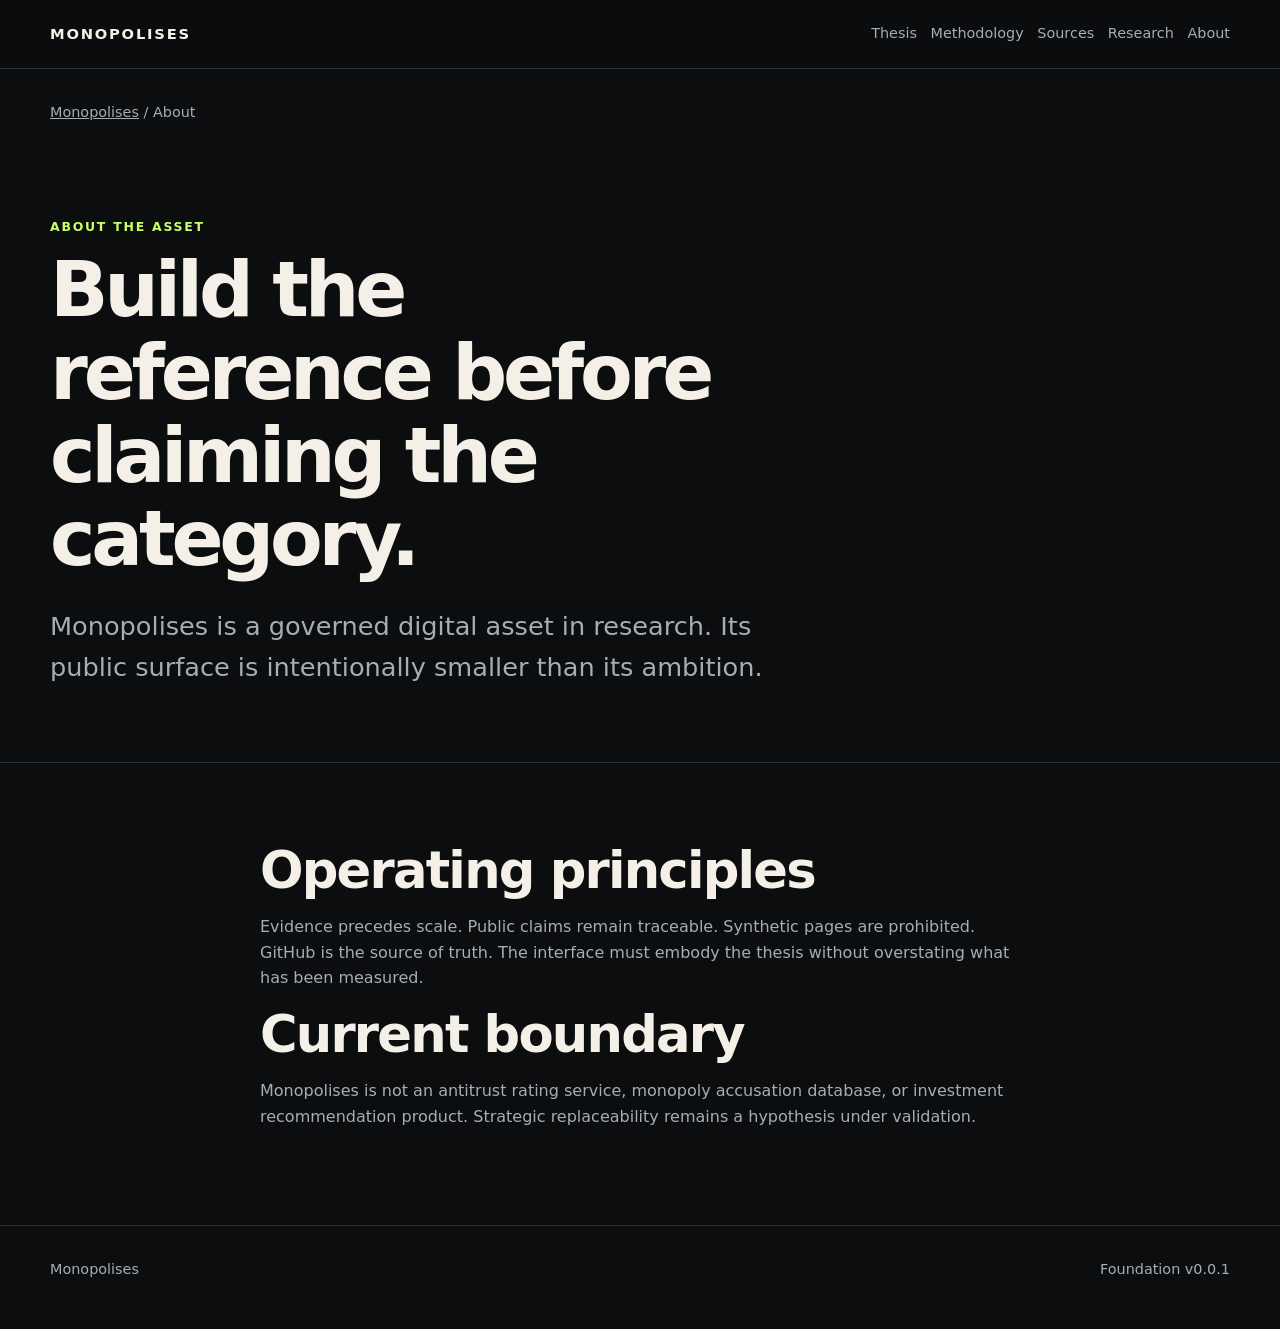
==== about/index.html @ 6e31a540 "Add Monopolises foundation v0.0.1" ====
<!doctype html><html lang="en"><head><meta charset="utf-8"><meta name="viewport" content="width=device-width,initial-scale=1"><title>About — Monopolises</title><meta name="description" content="About Monopolises, a GitHub-governed research asset testing strategic replaceability as a reference category."><link rel="canonical" href="https://monopolises.com/about/"><link rel="stylesheet" href="/styles.css"></head><body>
<header class="site-header"><div class="wrap nav"><a class="brand" href="/">MONOPOLISES</a><nav class="nav-links" aria-label="Primary"><a href="/thesis/">Thesis</a><a href="/methodology/">Methodology</a><a href="/sources/">Sources</a><a href="/research/">Research</a><a href="/about/">About</a></nav></div></header>
<main><div class="wrap breadcrumb"><a href="/">Monopolises</a> / About</div><section class="page-head"><div class="wrap"><p class="kicker">About the asset</p><h1>Build the reference before claiming the category.</h1><p class="lede">Monopolises is a governed digital asset in research. Its public surface is intentionally smaller than its ambition.</p></div></section><section class="section"><div class="wrap content"><h2>Operating principles</h2><p>Evidence precedes scale. Public claims remain traceable. Synthetic pages are prohibited. GitHub is the source of truth. The interface must embody the thesis without overstating what has been measured.</p><h2>Current boundary</h2><p>Monopolises is not an antitrust rating service, monopoly accusation database, or investment recommendation product. Strategic replaceability remains a hypothesis under validation.</p></div></section></main><footer><div class="wrap"><span>Monopolises</span><span>Foundation v0.0.1</span></div></footer></body></html>
---- styles.css ----
:root {
  --bg: #0b0d0f;
  --panel: #11151a;
  --text: #f4f0e8;
  --muted: #a7adb4;
  --line: #2a3038;
  --signal: #c6ff6a;
  --warm: #d7c7a7;
  --max: 1180px;
}

* { box-sizing: border-box; }
html { scroll-behavior: smooth; }
body {
  margin: 0;
  font-family: Inter, ui-sans-serif, system-ui, -apple-system, BlinkMacSystemFont, "Segoe UI", sans-serif;
  background: var(--bg);
  color: var(--text);
  line-height: 1.6;
}
a { color: inherit; }
a:focus-visible { outline: 2px solid var(--signal); outline-offset: 4px; }
.wrap { width: min(calc(100% - 2rem), var(--max)); margin-inline: auto; }
.site-header {
  position: sticky;
  top: 0;
  z-index: 10;
  backdrop-filter: blur(12px);
  background: color-mix(in srgb, var(--bg) 86%, transparent);
  border-bottom: 1px solid var(--line);
}
.nav { display: flex; align-items: center; justify-content: space-between; gap: 1rem; min-height: 68px; }
.brand { text-decoration: none; font-weight: 800; letter-spacing: .12em; font-size: .92rem; }
.nav-links { display: flex; flex-wrap: wrap; gap: .85rem; }
.nav-links a { text-decoration: none; color: var(--muted); font-size: .9rem; }
.nav-links a:hover { color: var(--text); }
.hero { padding: 9rem 0 5rem; }
.kicker { color: var(--signal); text-transform: uppercase; letter-spacing: .14em; font-size: .78rem; font-weight: 700; }
h1, h2, h3 { line-height: 1.08; margin: 0 0 1rem; }
h1 { font-size: clamp(3rem, 8vw, 7.4rem); letter-spacing: -.055em; max-width: 11ch; }
h2 { font-size: clamp(2rem, 4vw, 3.6rem); letter-spacing: -.035em; }
h3 { font-size: 1.15rem; }
.lede { font-size: clamp(1.2rem, 2vw, 1.7rem); color: var(--muted); max-width: 46rem; }
.thesis-line { margin-top: 2.5rem; font-size: clamp(1.35rem, 3vw, 2.2rem); max-width: 28ch; color: var(--warm); }
.status { display: inline-flex; gap: .5rem; align-items: center; margin-top: 2rem; padding: .6rem .8rem; border: 1px solid var(--line); border-radius: 999px; color: var(--muted); font-size: .86rem; }
.status::before { content: ""; width: .55rem; height: .55rem; border-radius: 50%; background: var(--signal); }
.section { padding: 5rem 0; border-top: 1px solid var(--line); }
.grid-2 { display: grid; grid-template-columns: 1.1fr .9fr; gap: clamp(2rem, 6vw, 6rem); align-items: start; }
.panel { border: 1px solid var(--line); background: var(--panel); padding: 1.25rem; border-radius: 16px; }
.horizon { margin-top: 2rem; border: 1px solid var(--line); border-radius: 18px; padding: 1.35rem; background: linear-gradient(180deg, #101419, #0d1014); }
.horizon-head { display:flex; justify-content:space-between; gap:1rem; color:var(--muted); font-size:.82rem; text-transform:uppercase; letter-spacing:.08em; }
.track { position: relative; margin: 2.2rem 0 1rem; height: 2px; background: var(--line); }
.track::before { content:""; position:absolute; left:0; top:-5px; width:12px; height:12px; border-radius:50%; background:var(--text); }
.track::after { content:""; position:absolute; right:0; top:-5px; width:12px; height:12px; border-radius:50%; background:var(--signal); }
.window { position:absolute; left:31%; right:18%; top:-1px; height:2px; background:var(--warm); }
.markers { display:grid; grid-template-columns: 1fr 1fr 1fr; gap:1rem; font-size:.9rem; }
.markers div:nth-child(2) { text-align:center; color:var(--warm); }
.markers div:nth-child(3) { text-align:right; color:var(--signal); }
.cards { display:grid; grid-template-columns:repeat(3,minmax(0,1fr)); gap:1rem; }
.card { border-top: 1px solid var(--line); padding-top: 1rem; }
.card p, .muted { color: var(--muted); }
.callout { border-left: 2px solid var(--signal); padding-left: 1rem; color: var(--muted); }
.content { max-width: 760px; }
.content p, .content li { color: var(--muted); }
.content strong { color: var(--text); }
.content code { color: var(--signal); }
.breadcrumb { padding-top: 2rem; color: var(--muted); font-size: .9rem; }
.breadcrumb a { color: var(--muted); }
.page-head { padding: 5rem 0 3rem; }
.page-head h1 { font-size: clamp(2.8rem, 6vw, 5.2rem); max-width: 13ch; }
footer { border-top:1px solid var(--line); padding:2rem 0 3rem; color:var(--muted); font-size:.9rem; }
footer .wrap { display:flex; justify-content:space-between; gap:1rem; flex-wrap:wrap; }

@media (max-width: 800px) {
  .hero { padding-top: 6rem; }
  .grid-2, .cards { grid-template-columns: 1fr; }
  .nav { align-items:flex-start; padding-block: 1rem; }
  .nav-links { justify-content:flex-end; }
}

@media (prefers-reduced-motion: reduce) {
  html { scroll-behavior: auto; }
}
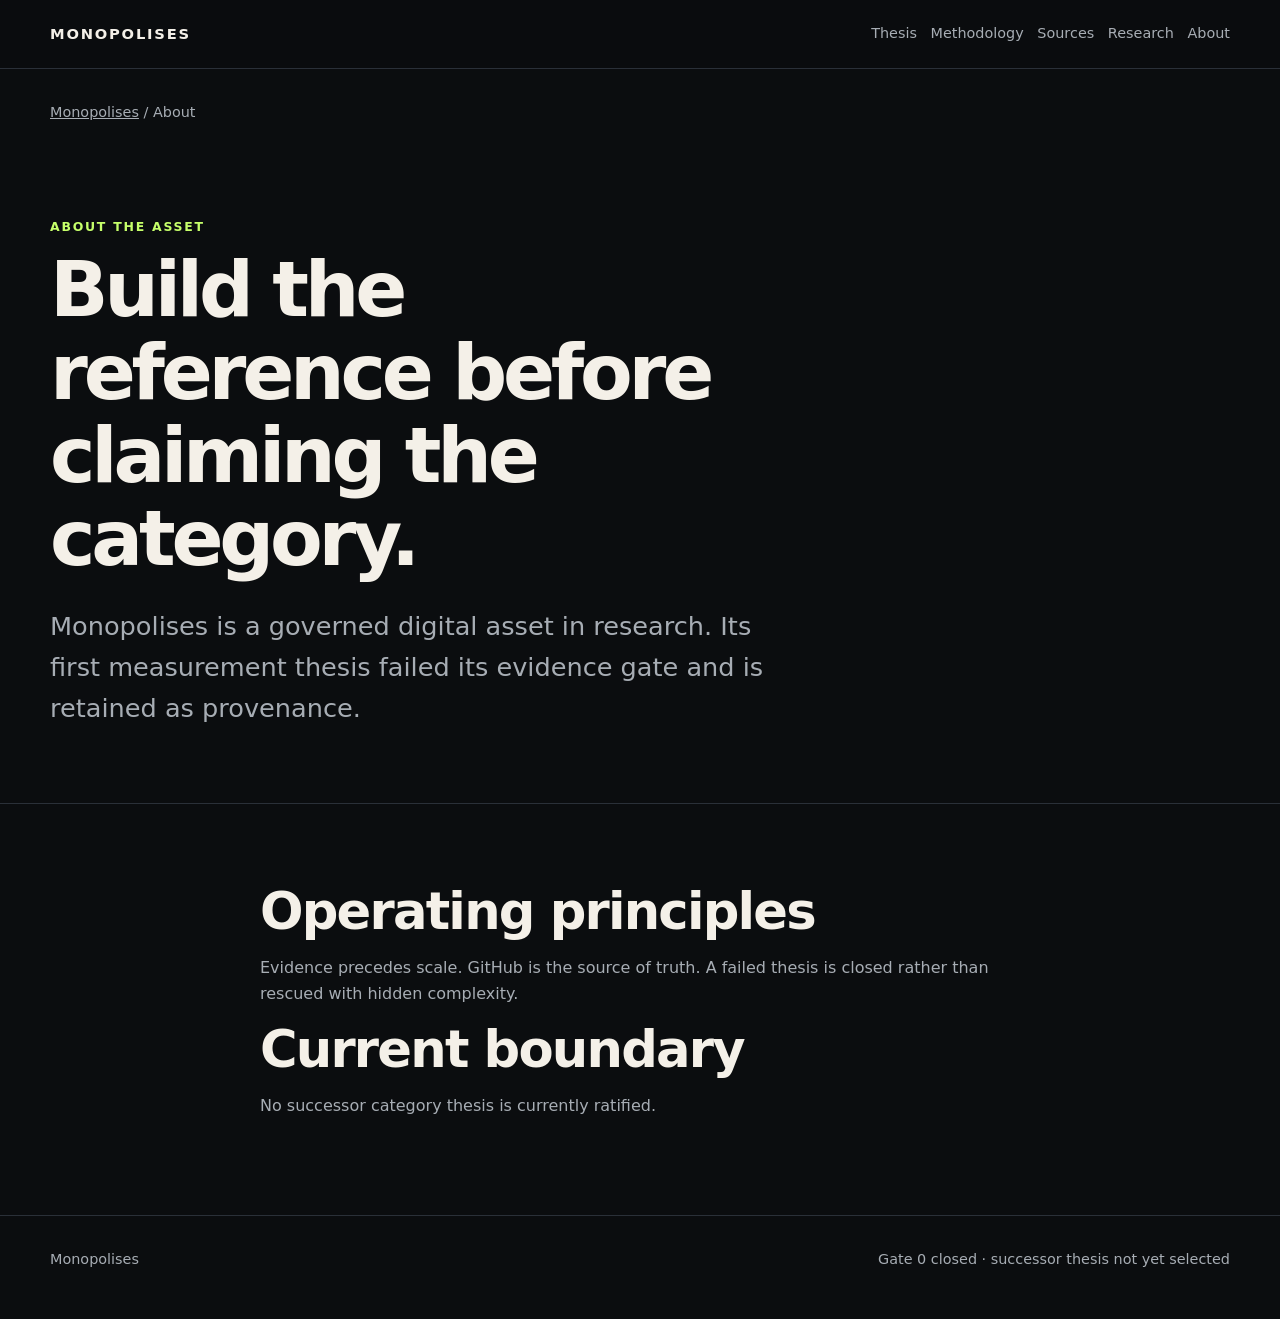
==== commit 9c2d4348: "Add files via upload" ====
--- a/about/index.html
+++ b/about/index.html
@@ -1,3 +1 @@
-<!doctype html><html lang="en"><head><meta charset="utf-8"><meta name="viewport" content="width=device-width,initial-scale=1"><title>About — Monopolises</title><meta name="description" content="About Monopolises, a GitHub-governed research asset testing strategic replaceability as a reference category."><link rel="canonical" href="https://monopolises.com/about/"><link rel="stylesheet" href="/styles.css"></head><body>
-<header class="site-header"><div class="wrap nav"><a class="brand" href="/">MONOPOLISES</a><nav class="nav-links" aria-label="Primary"><a href="/thesis/">Thesis</a><a href="/methodology/">Methodology</a><a href="/sources/">Sources</a><a href="/research/">Research</a><a href="/about/">About</a></nav></div></header>
-<main><div class="wrap breadcrumb"><a href="/">Monopolises</a> / About</div><section class="page-head"><div class="wrap"><p class="kicker">About the asset</p><h1>Build the reference before claiming the category.</h1><p class="lede">Monopolises is a governed digital asset in research. Its public surface is intentionally smaller than its ambition.</p></div></section><section class="section"><div class="wrap content"><h2>Operating principles</h2><p>Evidence precedes scale. Public claims remain traceable. Synthetic pages are prohibited. GitHub is the source of truth. The interface must embody the thesis without overstating what has been measured.</p><h2>Current boundary</h2><p>Monopolises is not an antitrust rating service, monopoly accusation database, or investment recommendation product. Strategic replaceability remains a hypothesis under validation.</p></div></section></main><footer><div class="wrap"><span>Monopolises</span><span>Foundation v0.0.1</span></div></footer></body></html>
+<!doctype html><html lang="en"><head><meta charset="utf-8"><meta name="viewport" content="width=device-width,initial-scale=1"><title>About — Monopolises</title><meta name="description" content="About Monopolises, a GitHub-governed research asset."><link rel="canonical" href="https://monopolises.com/about/"><link rel="stylesheet" href="/styles.css"></head><body><header class="site-header"><div class="wrap nav"><a class="brand" href="/">MONOPOLISES</a><nav class="nav-links" aria-label="Primary"><a href="/thesis/">Thesis</a><a href="/methodology/">Methodology</a><a href="/sources/">Sources</a><a href="/research/">Research</a><a href="/about/">About</a></nav></div></header><main><div class="wrap breadcrumb"><a href="/">Monopolises</a> / About</div><section class="page-head"><div class="wrap"><p class="kicker">About the asset</p><h1>Build the reference before claiming the category.</h1><p class="lede">Monopolises is a governed digital asset in research. Its first measurement thesis failed its evidence gate and is retained as provenance.</p></div></section><section class="section"><div class="wrap content"><h2>Operating principles</h2><p>Evidence precedes scale. GitHub is the source of truth. A failed thesis is closed rather than rescued with hidden complexity.</p><h2>Current boundary</h2><p>No successor category thesis is currently ratified.</p></div></section></main><footer><div class="wrap"><span>Monopolises</span><span>Gate 0 closed · successor thesis not yet selected</span></div></footer></body></html>
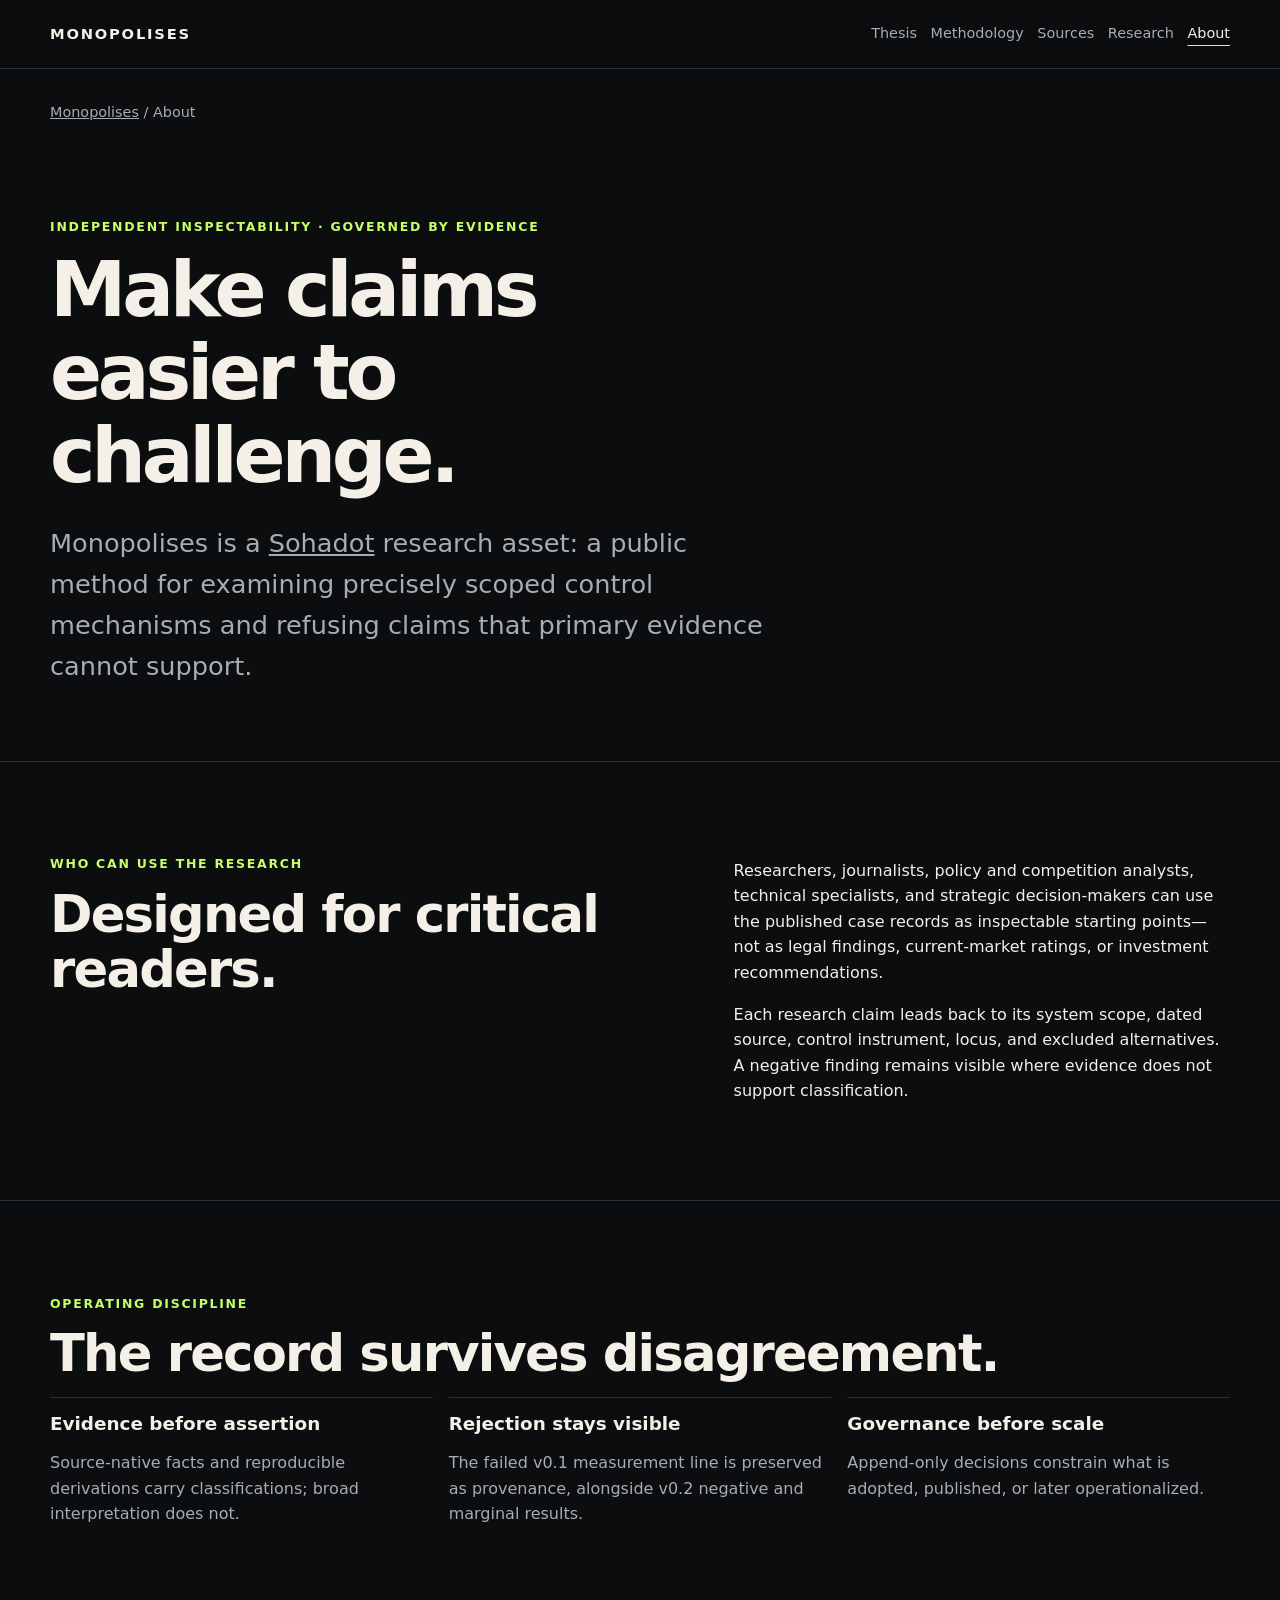
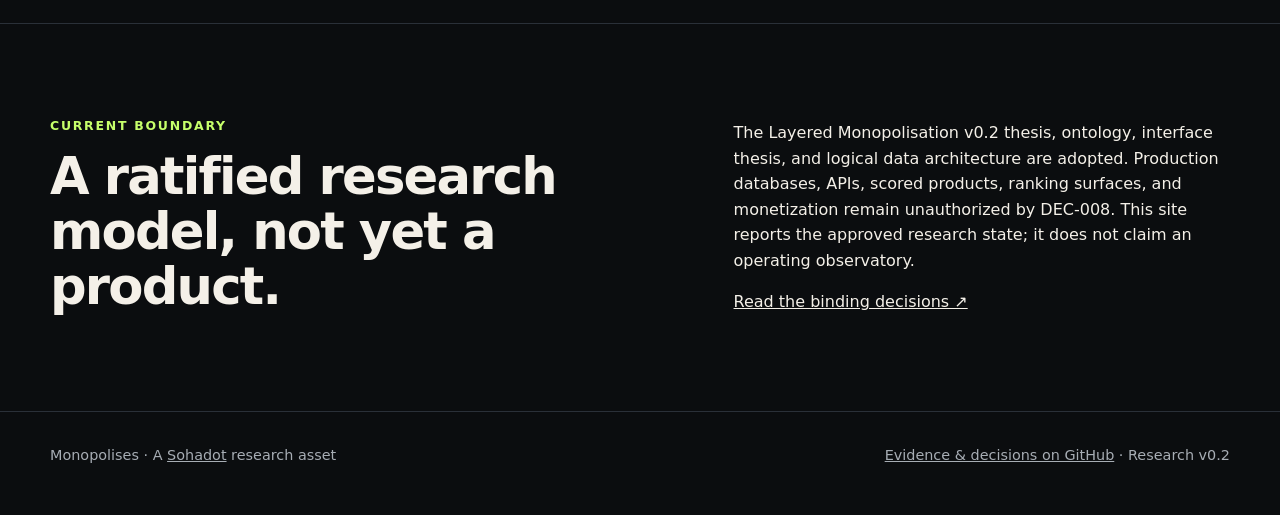
==== commit 038a057a: "Sync public research pages with adopted Monopolises v0.2 state" ====
--- a/about/index.html
+++ b/about/index.html
@@ -1 +1,39 @@
-<!doctype html><html lang="en"><head><meta charset="utf-8"><meta name="viewport" content="width=device-width,initial-scale=1"><title>About — Monopolises</title><meta name="description" content="About Monopolises, a GitHub-governed research asset."><link rel="canonical" href="https://monopolises.com/about/"><link rel="stylesheet" href="/styles.css"></head><body><header class="site-header"><div class="wrap nav"><a class="brand" href="/">MONOPOLISES</a><nav class="nav-links" aria-label="Primary"><a href="/thesis/">Thesis</a><a href="/methodology/">Methodology</a><a href="/sources/">Sources</a><a href="/research/">Research</a><a href="/about/">About</a></nav></div></header><main><div class="wrap breadcrumb"><a href="/">Monopolises</a> / About</div><section class="page-head"><div class="wrap"><p class="kicker">About the asset</p><h1>Build the reference before claiming the category.</h1><p class="lede">Monopolises is a governed digital asset in research. Its first measurement thesis failed its evidence gate and is retained as provenance.</p></div></section><section class="section"><div class="wrap content"><h2>Operating principles</h2><p>Evidence precedes scale. GitHub is the source of truth. A failed thesis is closed rather than rescued with hidden complexity.</p><h2>Current boundary</h2><p>No successor category thesis is currently ratified.</p></div></section></main><footer><div class="wrap"><span>Monopolises</span><span>Gate 0 closed · successor thesis not yet selected</span></div></footer></body></html>+<!doctype html>
+<html lang="en">
+<head>
+  <meta charset="utf-8">
+  <meta name="viewport" content="width=device-width, initial-scale=1">
+  <meta name="description" content="Monopolises, developed under Sohadot, is a GitHub-governed evidence reference for inspecting structural control in complex systems without unsupported monopoly claims.">
+  <meta name="robots" content="index,follow,max-image-preview:large">
+  <meta name="theme-color" content="#0b0d0f">
+  <meta property="og:type" content="article">
+  <meta property="og:title" content="About Monopolises — A Sohadot Research Asset">
+  <meta property="og:description" content="Monopolises, developed under Sohadot, is a GitHub-governed evidence reference for inspecting structural control in complex systems without unsupported monopoly claims.">
+  <meta property="og:url" content="https://monopolises.com/about/">
+  <link rel="canonical" href="https://monopolises.com/about/">
+  <link rel="stylesheet" href="/styles.css">
+  <title>About Monopolises — A Sohadot Research Asset</title>
+</head>
+<body>
+  <a class="skip-link" href="#main">Skip to content</a>
+  <header class="site-header"><div class="wrap nav"><a class="brand" href="/">MONOPOLISES</a><nav class="nav-links" aria-label="Primary"><a href="/thesis/">Thesis</a><a href="/methodology/">Methodology</a><a href="/sources/">Sources</a><a href="/research/">Research</a><a href="/about/" aria-current="page">About</a></nav></div></header>
+  <main id="main"><div class="wrap breadcrumb"><a href="/">Monopolises</a> / About</div>
+  <section class="page-head"><div class="wrap"><p class="kicker">Independent inspectability · Governed by evidence</p><h1>Make claims easier to challenge.</h1><p class="lede">Monopolises is a <a href="https://sohadot.com">Sohadot</a> research asset: a public method for examining precisely scoped control mechanisms and refusing claims that primary evidence cannot support.</p></div></section>
+
+  <section class="section"><div class="wrap grid-2"><div><p class="kicker">Who can use the research</p><h2>Designed for critical readers.</h2></div><div>
+    <p>Researchers, journalists, policy and competition analysts, technical specialists, and strategic decision-makers can use the published case records as inspectable starting points—not as legal findings, current-market ratings, or investment recommendations.</p>
+    <p>Each research claim leads back to its system scope, dated source, control instrument, locus, and excluded alternatives. A negative finding remains visible where evidence does not support classification.</p>
+  </div></div></section>
+  <section class="section"><div class="wrap"><p class="kicker">Operating discipline</p><h2>The record survives disagreement.</h2><div class="cards">
+    <article class="card"><h3>Evidence before assertion</h3><p>Source-native facts and reproducible derivations carry classifications; broad interpretation does not.</p></article>
+    <article class="card"><h3>Rejection stays visible</h3><p>The failed v0.1 measurement line is preserved as provenance, alongside v0.2 negative and marginal results.</p></article>
+    <article class="card"><h3>Governance before scale</h3><p>Append-only decisions constrain what is adopted, published, or later operationalized.</p></article>
+  </div></div></section>
+  <section class="section"><div class="wrap grid-2"><div><p class="kicker">Current boundary</p><h2>A ratified research model, not yet a product.</h2></div><div>
+    <p>The Layered Monopolisation v0.2 thesis, ontology, interface thesis, and logical data architecture are adopted. Production databases, APIs, scored products, ranking surfaces, and monetization remain unauthorized by DEC-008. This site reports the approved research state; it does not claim an operating observatory.</p>
+    <p><a href="https://github.com/Sohadot/Monopolises/blob/main/DECISION_LOG.md">Read the binding decisions ↗</a></p>
+  </div></div></section>
+  </main>
+  <footer><div class="wrap"><span>Monopolises · A <a href="https://sohadot.com">Sohadot</a> research asset</span><span><a href="https://github.com/Sohadot/Monopolises">Evidence &amp; decisions on GitHub</a> · Research v0.2</span></div></footer>
+</body>
+</html>
--- a/styles.css
+++ b/styles.css
@@ -20,6 +20,8 @@
 }
 a { color: inherit; }
 a:focus-visible { outline: 2px solid var(--signal); outline-offset: 4px; }
+.skip-link { position: absolute; top: -7rem; left: 1rem; z-index: 20; padding: .65rem 1rem; color: var(--bg); background: var(--signal); font-weight: 700; }
+.skip-link:focus { top: 1rem; }
 .wrap { width: min(calc(100% - 2rem), var(--max)); margin-inline: auto; }
 .site-header {
   position: sticky;
@@ -34,17 +36,28 @@
 .nav-links { display: flex; flex-wrap: wrap; gap: .85rem; }
 .nav-links a { text-decoration: none; color: var(--muted); font-size: .9rem; }
 .nav-links a:hover { color: var(--text); }
+.nav-links a[aria-current="page"] { color: var(--text); text-decoration: underline; text-decoration-color: var(--signal); text-underline-offset: .45rem; }
 .hero { padding: 9rem 0 5rem; }
 .kicker { color: var(--signal); text-transform: uppercase; letter-spacing: .14em; font-size: .78rem; font-weight: 700; }
 h1, h2, h3 { line-height: 1.08; margin: 0 0 1rem; }
 h1 { font-size: clamp(3rem, 8vw, 7.4rem); letter-spacing: -.055em; max-width: 11ch; }
 h2 { font-size: clamp(2rem, 4vw, 3.6rem); letter-spacing: -.035em; }
 h3 { font-size: 1.15rem; }
+.hero h1 { max-width: 13ch; }
+.lede strong { color: var(--text); }
 .lede { font-size: clamp(1.2rem, 2vw, 1.7rem); color: var(--muted); max-width: 46rem; }
 .thesis-line { margin-top: 2.5rem; font-size: clamp(1.35rem, 3vw, 2.2rem); max-width: 28ch; color: var(--warm); }
 .status { display: inline-flex; gap: .5rem; align-items: center; margin-top: 2rem; padding: .6rem .8rem; border: 1px solid var(--line); border-radius: 999px; color: var(--muted); font-size: .86rem; }
 .status::before { content: ""; width: .55rem; height: .55rem; border-radius: 50%; background: var(--signal); }
 .section { padding: 5rem 0; border-top: 1px solid var(--line); }
+.section-intro { color: var(--muted); max-width: 48rem; font-size: 1.15rem; margin: 0 0 2rem; }
+.actions { display: flex; gap: .8rem; flex-wrap: wrap; margin-top: 2rem; }
+.button { display: inline-flex; justify-content: center; align-items: center; gap: .65rem; padding: .85rem 1.15rem; font-weight: 700; font-size: .95rem; text-decoration: none; border: 1px solid var(--line); border-radius: 6px; transition: background-color .18s ease, border-color .18s ease; }
+.button-primary { color: var(--bg); background: var(--signal); border-color: var(--signal); }
+.button-primary:hover { background: #e0ffad; }
+.button-secondary { background: var(--panel); }
+.button-secondary:hover { border-color: var(--warm); }
+.text-link { display: inline-block; margin-top: 1.2rem; font-weight: 700; }
 .grid-2 { display: grid; grid-template-columns: 1.1fr .9fr; gap: clamp(2rem, 6vw, 6rem); align-items: start; }
 .panel { border: 1px solid var(--line); background: var(--panel); padding: 1.25rem; border-radius: 16px; }
 .horizon { margin-top: 2rem; border: 1px solid var(--line); border-radius: 18px; padding: 1.35rem; background: linear-gradient(180deg, #101419, #0d1014); }
@@ -57,8 +70,29 @@
 .markers div:nth-child(2) { text-align:center; color:var(--warm); }
 .markers div:nth-child(3) { text-align:right; color:var(--signal); }
 .cards { display:grid; grid-template-columns:repeat(3,minmax(0,1fr)); gap:1rem; }
+.cards-4 { grid-template-columns: repeat(4, minmax(0, 1fr)); }
 .card { border-top: 1px solid var(--line); padding-top: 1rem; }
 .card p, .muted { color: var(--muted); }
+.card a { color: var(--signal); }
+.ordinal { display: block; margin-bottom: 1.6rem; font-family: ui-monospace, monospace; color: var(--signal); font-size: .85rem; }
+.small-note { margin-top: 2rem; font-size: .94rem; color: var(--muted); }
+.small-note code, .case-card code { color: var(--warm); overflow-wrap: anywhere; }
+.case-grid { display: grid; grid-template-columns: repeat(2, minmax(0,1fr)); gap: 1rem; }
+.case-card { display: flex; flex-direction: column; min-width: 0; padding: 1.6rem; border: 1px solid var(--line); background: var(--panel); border-radius: 12px; }
+.case-card h3 { margin-bottom: .75rem; font-size: 1.45rem; line-height: 1.22; }
+.case-card p { color: var(--muted); }
+.case-card p strong { color: var(--text); }
+.case-card a { margin-top: auto; padding-top: 1rem; color: var(--signal); text-decoration-thickness: 1px; text-underline-offset: .2rem; font-weight: 650; }
+.case-card .case-id { margin: 0 0 1.1rem; color: var(--warm); text-transform: uppercase; letter-spacing: .08em; font-size: .74rem; font-weight: 750; }
+.type-chip { display: inline-block; margin: .1rem .1rem .1rem 0; padding: .14rem .4rem; border: 1px solid #63765b; border-radius: 3px; color: #d7f5bf; font-family: ui-monospace, monospace; font-size: .72rem; overflow-wrap: anywhere; }
+.type-negative { border-color: #7a7183; color: #d3c6e0; }
+.gate-list { display: grid; gap: .8rem; }
+.gate-list > div { padding: .9rem 1rem; border-left: 2px solid var(--signal); background: var(--panel); }
+.gate-list > div > span { display: block; margin-bottom: .2rem; color: var(--warm); font-family: ui-monospace, monospace; font-size: .77rem; }
+.gate-list strong { color: var(--text); }
+.gate-list p { margin: .5rem 0 0; font-size: .93rem; color: var(--muted); }
+.principles { padding-left: 1.3rem; }
+.principles li { margin: 0 0 .75rem; }
 .callout { border-left: 2px solid var(--signal); padding-left: 1rem; color: var(--muted); }
 .content { max-width: 760px; }
 .content p, .content li { color: var(--muted); }
@@ -73,9 +107,13 @@
 
 @media (max-width: 800px) {
   .hero { padding-top: 6rem; }
-  .grid-2, .cards { grid-template-columns: 1fr; }
+  .grid-2, .cards, .case-grid { grid-template-columns: 1fr; }
   .nav { align-items:flex-start; padding-block: 1rem; }
   .nav-links { justify-content:flex-end; }
+}
+
+@media (min-width: 801px) and (max-width: 1020px) {
+  .cards-4 { grid-template-columns: repeat(2, minmax(0,1fr)); }
 }
 
 @media (prefers-reduced-motion: reduce) {
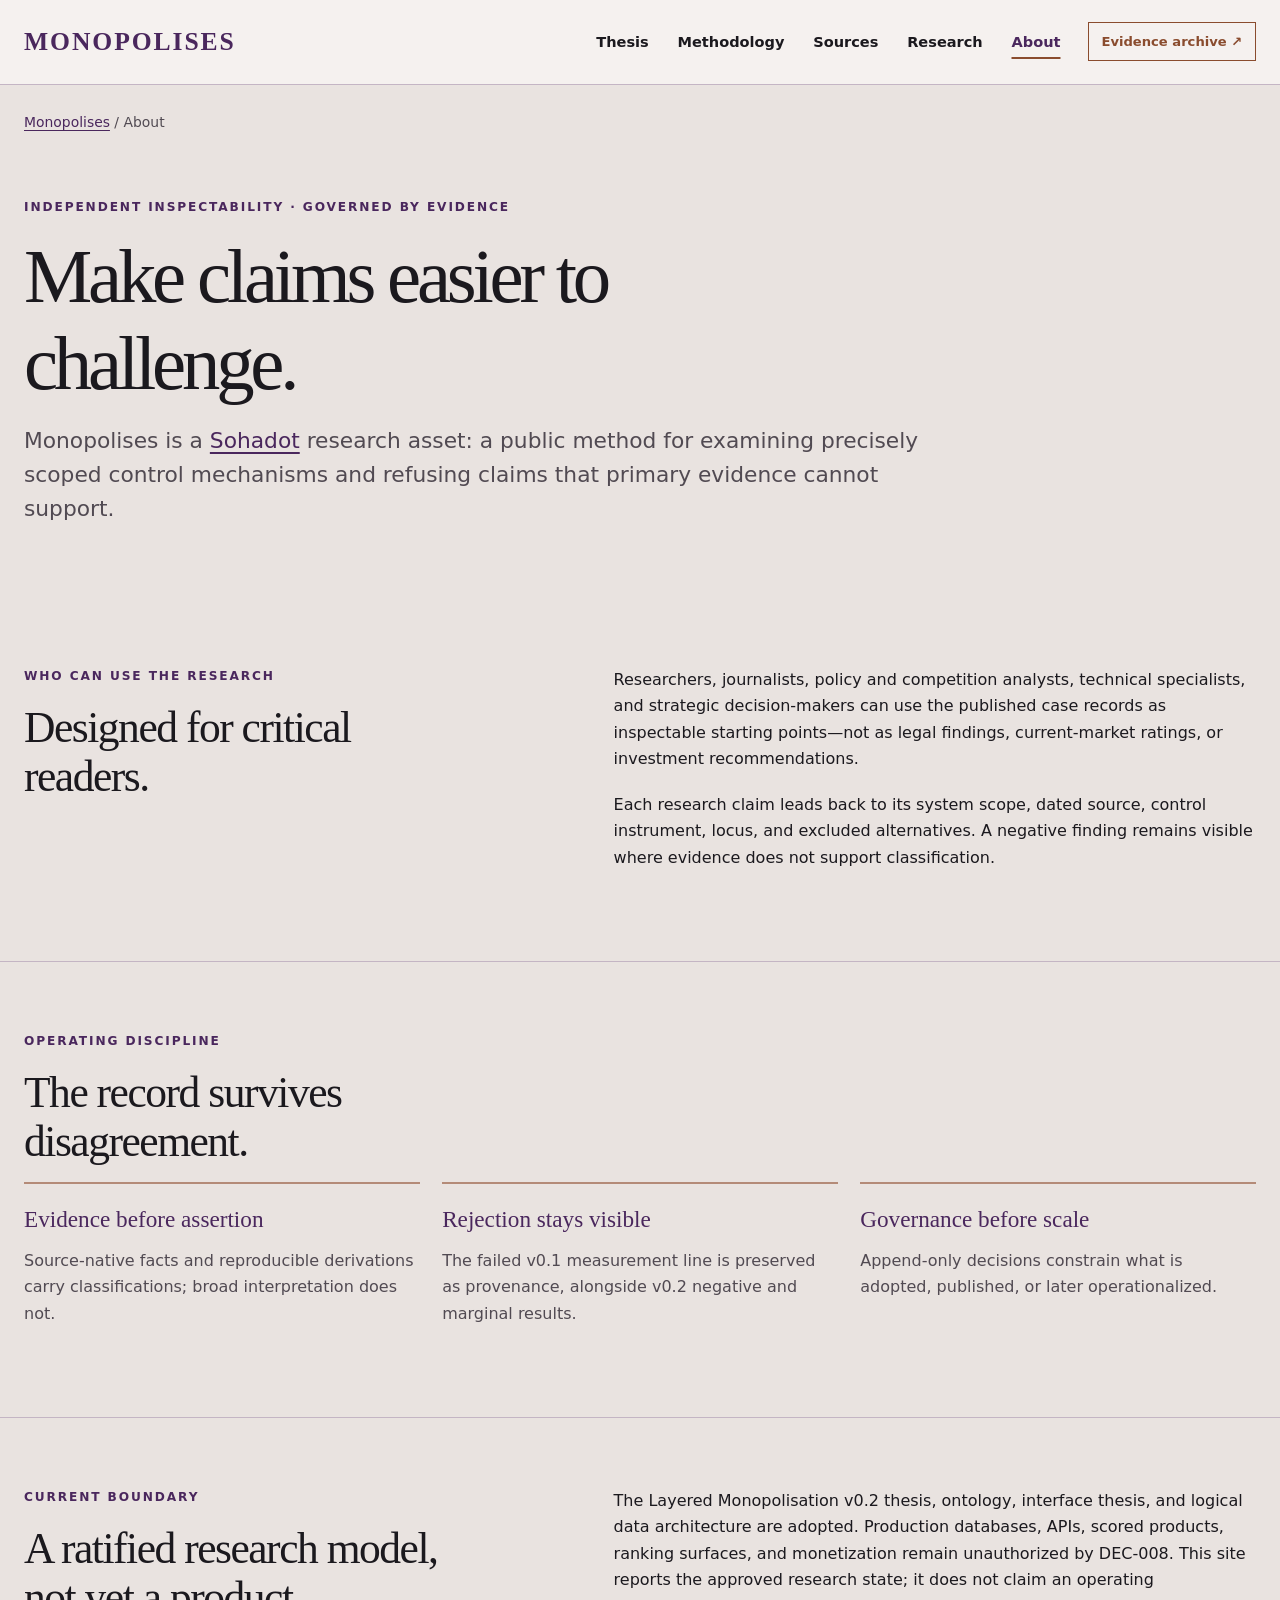
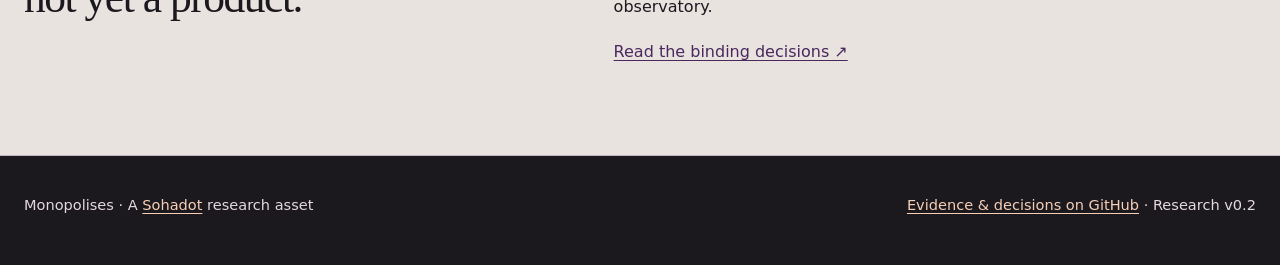
==== commit 61a4c3c4: "Redesign Monopolises public research reading layer Introduce a responsive champagne, purple and copp" ====
--- a/about/index.html
+++ b/about/index.html
@@ -5,7 +5,7 @@
   <meta name="viewport" content="width=device-width, initial-scale=1">
   <meta name="description" content="Monopolises, developed under Sohadot, is a GitHub-governed evidence reference for inspecting structural control in complex systems without unsupported monopoly claims.">
   <meta name="robots" content="index,follow,max-image-preview:large">
-  <meta name="theme-color" content="#0b0d0f">
+  <meta name="theme-color" content="#E9E3E0">
   <meta property="og:type" content="article">
   <meta property="og:title" content="About Monopolises — A Sohadot Research Asset">
   <meta property="og:description" content="Monopolises, developed under Sohadot, is a GitHub-governed evidence reference for inspecting structural control in complex systems without unsupported monopoly claims.">
@@ -16,7 +16,7 @@
 </head>
 <body>
   <a class="skip-link" href="#main">Skip to content</a>
-  <header class="site-header"><div class="wrap nav"><a class="brand" href="/">MONOPOLISES</a><nav class="nav-links" aria-label="Primary"><a href="/thesis/">Thesis</a><a href="/methodology/">Methodology</a><a href="/sources/">Sources</a><a href="/research/">Research</a><a href="/about/" aria-current="page">About</a></nav></div></header>
+  <header class="site-header"><div class="wrap nav"><a class="brand" href="/">MONOPOLISES</a><nav class="nav-links" aria-label="Primary"><a href="/thesis/">Thesis</a><a href="/methodology/">Methodology</a><a href="/sources/">Sources</a><a href="/research/">Research</a><a href="/about/" aria-current="page">About</a><a class="nav-evidence" href="https://github.com/Sohadot/Monopolises">Evidence archive <span aria-hidden="true">↗</span></a></nav></div></header>
   <main id="main"><div class="wrap breadcrumb"><a href="/">Monopolises</a> / About</div>
   <section class="page-head"><div class="wrap"><p class="kicker">Independent inspectability · Governed by evidence</p><h1>Make claims easier to challenge.</h1><p class="lede">Monopolises is a <a href="https://sohadot.com">Sohadot</a> research asset: a public method for examining precisely scoped control mechanisms and refusing claims that primary evidence cannot support.</p></div></section>
 
--- a/styles.css
+++ b/styles.css
@@ -1,121 +1,246 @@
 :root {
-  --bg: #0b0d0f;
-  --panel: #11151a;
-  --text: #f4f0e8;
-  --muted: #a7adb4;
-  --line: #2a3038;
-  --signal: #c6ff6a;
-  --warm: #d7c7a7;
-  --max: 1180px;
+  color-scheme: light;
+  --bg: #E9E3E0;
+  --paper: #F5F1EF;
+  --text: #1B191E;
+  --muted: #514A52;
+  --line: #C4B5C4;
+  --purple: #4A275D;
+  --purple-mid: #6A3B7B;
+  --lilac: #AA7BAF;
+  --copper: #8A4C2E;
+  --copper-line: #B48B78;
+  --white: #FFFCFA;
+  --max: 1240px;
 }
 
 * { box-sizing: border-box; }
 html { scroll-behavior: smooth; }
 body {
   margin: 0;
-  font-family: Inter, ui-sans-serif, system-ui, -apple-system, BlinkMacSystemFont, "Segoe UI", sans-serif;
   background: var(--bg);
   color: var(--text);
-  line-height: 1.6;
-}
-a { color: inherit; }
-a:focus-visible { outline: 2px solid var(--signal); outline-offset: 4px; }
-.skip-link { position: absolute; top: -7rem; left: 1rem; z-index: 20; padding: .65rem 1rem; color: var(--bg); background: var(--signal); font-weight: 700; }
+  font-family: "Segoe UI", ui-sans-serif, system-ui, -apple-system, sans-serif;
+  font-size: 1rem;
+  line-height: 1.65;
+  -webkit-font-smoothing: antialiased;
+}
+::selection { background: #D7C0DB; color: var(--text); }
+a { color: var(--purple); text-underline-offset: .2em; }
+a:hover { color: var(--copper); }
+a:focus-visible, summary:focus-visible { outline: 3px solid var(--purple-mid); outline-offset: 4px; }
+.skip-link {
+  position: absolute;
+  top: -8rem;
+  left: 1rem;
+  z-index: 20;
+  padding: .75rem 1rem;
+  color: var(--white);
+  background: var(--purple);
+  font-weight: 700;
+}
 .skip-link:focus { top: 1rem; }
-.wrap { width: min(calc(100% - 2rem), var(--max)); margin-inline: auto; }
+.wrap { width: min(calc(100% - 3rem), var(--max)); margin-inline: auto; }
 .site-header {
-  position: sticky;
-  top: 0;
+  position: relative;
   z-index: 10;
-  backdrop-filter: blur(12px);
-  background: color-mix(in srgb, var(--bg) 86%, transparent);
   border-bottom: 1px solid var(--line);
-}
-.nav { display: flex; align-items: center; justify-content: space-between; gap: 1rem; min-height: 68px; }
-.brand { text-decoration: none; font-weight: 800; letter-spacing: .12em; font-size: .92rem; }
-.nav-links { display: flex; flex-wrap: wrap; gap: .85rem; }
-.nav-links a { text-decoration: none; color: var(--muted); font-size: .9rem; }
-.nav-links a:hover { color: var(--text); }
-.nav-links a[aria-current="page"] { color: var(--text); text-decoration: underline; text-decoration-color: var(--signal); text-underline-offset: .45rem; }
-.hero { padding: 9rem 0 5rem; }
-.kicker { color: var(--signal); text-transform: uppercase; letter-spacing: .14em; font-size: .78rem; font-weight: 700; }
-h1, h2, h3 { line-height: 1.08; margin: 0 0 1rem; }
-h1 { font-size: clamp(3rem, 8vw, 7.4rem); letter-spacing: -.055em; max-width: 11ch; }
-h2 { font-size: clamp(2rem, 4vw, 3.6rem); letter-spacing: -.035em; }
-h3 { font-size: 1.15rem; }
-.hero h1 { max-width: 13ch; }
+  background: var(--paper);
+}
+.nav {
+  display: flex;
+  align-items: center;
+  justify-content: space-between;
+  gap: 1.5rem;
+  min-height: 84px;
+}
+.brand {
+  flex-shrink: 0;
+  color: var(--purple);
+  font-family: Georgia, "Times New Roman", serif;
+  font-size: clamp(1.18rem, 2vw, 1.6rem);
+  font-weight: 700;
+  letter-spacing: .075em;
+  line-height: 1.2;
+  text-decoration: none;
+}
+.brand:hover { color: var(--purple-mid); }
+.nav-links { display: flex; flex-wrap: wrap; align-items: center; justify-content: flex-end; gap: clamp(.8rem, 2vw, 2rem); }
+.nav-links a {
+  color: var(--text);
+  font-size: .91rem;
+  font-weight: 600;
+  padding: .8rem .1rem;
+  text-decoration: none;
+  transition: color .15s ease;
+}
+.nav-links a:hover { color: var(--purple-mid); }
+.nav-links a[aria-current="page"] { color: var(--purple); text-decoration: underline; text-decoration-color: var(--copper); text-decoration-thickness: 2px; text-underline-offset: .65rem; }
+.nav-links .nav-evidence { padding: .48rem .8rem; border: 1px solid var(--copper); color: var(--copper); font-size: .82rem; font-weight: 750; white-space: nowrap; }
+.nav-links .nav-evidence:hover { color: var(--white); background: var(--copper); }
+
+.kicker {
+  margin: 0 0 1.1rem;
+  color: var(--purple);
+  font-size: .76rem;
+  font-weight: 800;
+  letter-spacing: .155em;
+  line-height: 1.5;
+  text-transform: uppercase;
+}
+h1, h2, h3 {
+  margin: 0 0 1rem;
+  font-family: Georgia, "Times New Roman", serif;
+  font-weight: 500;
+  line-height: 1.13;
+}
+h1 { font-size: clamp(3.1rem, 6.4vw, 6.4rem); letter-spacing: -.055em; }
+h2 { font-size: clamp(2rem, 3.4vw, 3.25rem); letter-spacing: -.034em; }
+h3 { font-size: 1.45rem; }
+p { margin: 0 0 1.2rem; }
+strong { font-weight: 700; }
+.lede { max-width: 46rem; color: var(--muted); font-size: clamp(1.15rem, 1.7vw, 1.42rem); line-height: 1.57; }
 .lede strong { color: var(--text); }
-.lede { font-size: clamp(1.2rem, 2vw, 1.7rem); color: var(--muted); max-width: 46rem; }
-.thesis-line { margin-top: 2.5rem; font-size: clamp(1.35rem, 3vw, 2.2rem); max-width: 28ch; color: var(--warm); }
-.status { display: inline-flex; gap: .5rem; align-items: center; margin-top: 2rem; padding: .6rem .8rem; border: 1px solid var(--line); border-radius: 999px; color: var(--muted); font-size: .86rem; }
-.status::before { content: ""; width: .55rem; height: .55rem; border-radius: 50%; background: var(--signal); }
-.section { padding: 5rem 0; border-top: 1px solid var(--line); }
-.section-intro { color: var(--muted); max-width: 48rem; font-size: 1.15rem; margin: 0 0 2rem; }
-.actions { display: flex; gap: .8rem; flex-wrap: wrap; margin-top: 2rem; }
-.button { display: inline-flex; justify-content: center; align-items: center; gap: .65rem; padding: .85rem 1.15rem; font-weight: 700; font-size: .95rem; text-decoration: none; border: 1px solid var(--line); border-radius: 6px; transition: background-color .18s ease, border-color .18s ease; }
-.button-primary { color: var(--bg); background: var(--signal); border-color: var(--signal); }
-.button-primary:hover { background: #e0ffad; }
-.button-secondary { background: var(--panel); }
-.button-secondary:hover { border-color: var(--warm); }
-.text-link { display: inline-block; margin-top: 1.2rem; font-weight: 700; }
-.grid-2 { display: grid; grid-template-columns: 1.1fr .9fr; gap: clamp(2rem, 6vw, 6rem); align-items: start; }
-.panel { border: 1px solid var(--line); background: var(--panel); padding: 1.25rem; border-radius: 16px; }
-.horizon { margin-top: 2rem; border: 1px solid var(--line); border-radius: 18px; padding: 1.35rem; background: linear-gradient(180deg, #101419, #0d1014); }
-.horizon-head { display:flex; justify-content:space-between; gap:1rem; color:var(--muted); font-size:.82rem; text-transform:uppercase; letter-spacing:.08em; }
-.track { position: relative; margin: 2.2rem 0 1rem; height: 2px; background: var(--line); }
-.track::before { content:""; position:absolute; left:0; top:-5px; width:12px; height:12px; border-radius:50%; background:var(--text); }
-.track::after { content:""; position:absolute; right:0; top:-5px; width:12px; height:12px; border-radius:50%; background:var(--signal); }
-.window { position:absolute; left:31%; right:18%; top:-1px; height:2px; background:var(--warm); }
-.markers { display:grid; grid-template-columns: 1fr 1fr 1fr; gap:1rem; font-size:.9rem; }
-.markers div:nth-child(2) { text-align:center; color:var(--warm); }
-.markers div:nth-child(3) { text-align:right; color:var(--signal); }
-.cards { display:grid; grid-template-columns:repeat(3,minmax(0,1fr)); gap:1rem; }
+.muted, .section-intro { color: var(--muted); }
+.section-intro { max-width: 47rem; font-size: 1.1rem; margin-bottom: 2rem; }
+.small-note { margin-top: 2rem; color: var(--muted); font-size: .94rem; }
+code { font-size: .9em; overflow-wrap: anywhere; }
+
+/* Landing editorial and four-part source-reading instrument. */
+.hero { padding: clamp(3rem, 5vw, 5.1rem) 0 0; }
+.hero-layout { display: grid; grid-template-columns: minmax(0, 1fr) minmax(0, 1fr); gap: clamp(2.5rem, 5.5vw, 6rem); align-items: start; }
+.hero-copy { border-left: 4px solid var(--purple-mid); padding-left: clamp(1rem, 2vw, 2rem); }
+.hero h1 { max-width: 11.5ch; margin-bottom: 1.65rem; }
+.hero .lede { max-width: 34rem; }
+.thesis-line {
+  max-width: 33rem;
+  margin: 1.8rem 0 0;
+  color: var(--purple);
+  font-family: Georgia, "Times New Roman", serif;
+  font-size: clamp(1.24rem, 2vw, 1.7rem);
+  font-style: italic;
+  line-height: 1.4;
+}
+.actions { display: flex; flex-wrap: wrap; gap: .75rem; margin-top: 2.1rem; }
+.button {
+  display: inline-flex;
+  min-height: 48px;
+  align-items: center;
+  justify-content: center;
+  gap: .6rem;
+  border: 1px solid var(--copper);
+  border-radius: 2px;
+  padding: .76rem 1.14rem;
+  font-size: .93rem;
+  font-weight: 720;
+  line-height: 1.3;
+  text-align: center;
+  text-decoration: none;
+  transition: background .15s ease, color .15s ease;
+}
+.button-primary { background: var(--purple); border-color: var(--purple); color: var(--white); }
+.button-primary:hover { background: #603475; color: var(--white); }
+.button-secondary { color: var(--copper); background: transparent; }
+.button-secondary:hover { background: #EEE3DF; color: #62351F; }
+.instrument { min-width: 0; border-left: 1px solid var(--lilac); padding-left: clamp(1.4rem, 2.5vw, 2.4rem); }
+.instrument h2 { max-width: 28rem; margin-bottom: 1.9rem; font-size: clamp(1.25rem, 2.05vw, 1.65rem); font-style: italic; line-height: 1.36; }
+.instrument-steps { display: grid; gap: .8rem; padding: 0 0 0 1.8rem; margin: 0; list-style: none; counter-reset: step; position: relative; }
+.instrument-steps::before { content: ""; position: absolute; top: 1.5rem; bottom: 1.5rem; left: .62rem; border-left: 2px solid var(--copper); }
+.instrument-steps li { display: grid; grid-template-columns: minmax(7.5rem, 9rem) minmax(0, 1fr); gap: .8rem; align-items: stretch; position: relative; }
+.instrument-steps li::before { content: ""; position: absolute; top: calc(50% - .37rem); left: -1.64rem; z-index: 1; width: .74rem; height: .74rem; border: 2px solid var(--copper); border-radius: 100%; background: var(--bg); }
+.instrument-term { display: flex; align-items: center; justify-content: center; min-height: 4.2rem; padding: .7rem .45rem; background: var(--purple); color: var(--white); font-family: Georgia, "Times New Roman", serif; font-size: 1.06rem; font-weight: 700; line-height: 1.2; }
+.instrument-detail { display: flex; align-items: center; padding: .7rem 1rem; border: 1px solid var(--line); background: var(--paper); font-size: .96rem; line-height: 1.42; }
+.instrument-caption { margin: 1.65rem 0 0; border-left: 3px solid var(--copper); padding-left: .9rem; color: var(--muted); font-family: Georgia, "Times New Roman", serif; font-size: 1.05rem; font-style: italic; }
+.status-strip { display: flex; justify-content: space-between; flex-wrap: wrap; gap: .8rem 1.2rem; margin-top: 3.5rem; padding: 1.05rem 1.25rem; border-block: 1px solid var(--lilac); color: var(--purple); font-size: .87rem; font-weight: 700; letter-spacing: .06em; }
+.status-strip span:not(:last-child)::after { content: "·"; padding-left: 1.2rem; color: var(--copper); }
+
+/* Evidence and editorial sections. */
+.section { padding: clamp(3.7rem, 5.5vw, 6rem) 0; border-bottom: 1px solid var(--line); }
+.section h2 { max-width: 20ch; }
+.taxonomy-note { background: var(--paper); }
+.taxonomy-note p:not(.kicker) { color: var(--muted); }
+.taxonomy-note code { color: var(--purple); font-weight: 700; }
+.grid-2 { display: grid; grid-template-columns: minmax(0, .9fr) minmax(0, 1.1fr); gap: clamp(2rem, 5vw, 6rem); align-items: start; }
+.cards { display: grid; grid-template-columns: repeat(3, minmax(0, 1fr)); gap: 1.4rem; }
 .cards-4 { grid-template-columns: repeat(4, minmax(0, 1fr)); }
-.card { border-top: 1px solid var(--line); padding-top: 1rem; }
-.card p, .muted { color: var(--muted); }
-.card a { color: var(--signal); }
-.ordinal { display: block; margin-bottom: 1.6rem; font-family: ui-monospace, monospace; color: var(--signal); font-size: .85rem; }
-.small-note { margin-top: 2rem; font-size: .94rem; color: var(--muted); }
-.small-note code, .case-card code { color: var(--warm); overflow-wrap: anywhere; }
-.case-grid { display: grid; grid-template-columns: repeat(2, minmax(0,1fr)); gap: 1rem; }
-.case-card { display: flex; flex-direction: column; min-width: 0; padding: 1.6rem; border: 1px solid var(--line); background: var(--panel); border-radius: 12px; }
-.case-card h3 { margin-bottom: .75rem; font-size: 1.45rem; line-height: 1.22; }
+.card { min-width: 0; border-top: 2px solid var(--copper-line); padding: 1.35rem .35rem 0 0; }
+.card h3 { color: var(--purple); }
+.card p { color: var(--muted); }
+.card a { font-weight: 700; }
+.ordinal { display: block; margin-bottom: 1rem; color: var(--copper); font-family: ui-monospace, monospace; font-size: .85rem; }
+.evidence-ledger { display: grid; border-top: 1px solid var(--line); }
+.evidence-row { display: grid; grid-template-columns: minmax(0, 1fr) minmax(0, 1.15fr) minmax(0, .7fr); gap: 1.7rem; align-items: center; padding: 1.5rem 1.1rem; border-bottom: 1px solid var(--line); }
+.evidence-row:nth-child(odd) { background: color-mix(in srgb, var(--paper) 72%, transparent); }
+.evidence-row h3 { margin: .3rem 0 0; font-size: clamp(1.4rem, 2.4vw, 1.95rem); }
+.evidence-row p:not(.case-id) { margin: 0; color: var(--muted); font-size: .96rem; }
+.case-id { margin: 0 0 .6rem; color: var(--copper); font-size: .76rem; font-weight: 800; letter-spacing: .065em; line-height: 1.5; text-transform: uppercase; }
+.evidence-row a { border-left: 2px solid var(--copper-line); padding-left: 1.2rem; font-size: .9rem; font-weight: 700; }
+.case-grid { display: grid; grid-template-columns: repeat(2, minmax(0, 1fr)); gap: 1rem; }
+.case-card { display: flex; flex-direction: column; min-width: 0; padding: clamp(1.3rem, 2.5vw, 2rem); border: 1px solid var(--line); background: var(--paper); }
+.case-card h3 { margin-bottom: .8rem; color: var(--text); font-size: 1.6rem; }
 .case-card p { color: var(--muted); }
-.case-card p strong { color: var(--text); }
-.case-card a { margin-top: auto; padding-top: 1rem; color: var(--signal); text-decoration-thickness: 1px; text-underline-offset: .2rem; font-weight: 650; }
-.case-card .case-id { margin: 0 0 1.1rem; color: var(--warm); text-transform: uppercase; letter-spacing: .08em; font-size: .74rem; font-weight: 750; }
-.type-chip { display: inline-block; margin: .1rem .1rem .1rem 0; padding: .14rem .4rem; border: 1px solid #63765b; border-radius: 3px; color: #d7f5bf; font-family: ui-monospace, monospace; font-size: .72rem; overflow-wrap: anywhere; }
-.type-negative { border-color: #7a7183; color: #d3c6e0; }
-.gate-list { display: grid; gap: .8rem; }
-.gate-list > div { padding: .9rem 1rem; border-left: 2px solid var(--signal); background: var(--panel); }
-.gate-list > div > span { display: block; margin-bottom: .2rem; color: var(--warm); font-family: ui-monospace, monospace; font-size: .77rem; }
-.gate-list strong { color: var(--text); }
-.gate-list p { margin: .5rem 0 0; font-size: .93rem; color: var(--muted); }
-.principles { padding-left: 1.3rem; }
-.principles li { margin: 0 0 .75rem; }
-.callout { border-left: 2px solid var(--signal); padding-left: 1rem; color: var(--muted); }
-.content { max-width: 760px; }
+.case-card strong { color: var(--text); }
+.case-card a { margin-top: auto; padding-top: .9rem; color: var(--purple); font-size: .95rem; font-weight: 700; }
+.type-chip { display: inline-block; margin: .15rem .2rem .15rem 0; padding: .17rem .45rem; border: 1px solid var(--copper-line); color: var(--purple); font-family: ui-monospace, monospace; font-size: .74rem; font-weight: 650; line-height: 1.35; overflow-wrap: anywhere; }
+.type-negative { border-color: var(--purple-mid); color: var(--purple-mid); }
+.gate-list { display: grid; gap: .65rem; }
+.gate-list > div { padding: .9rem 1.15rem; border-left: 3px solid var(--copper); background: var(--paper); }
+.gate-list > div > span { display: block; margin-bottom: .25rem; color: var(--copper); font-family: ui-monospace, monospace; font-size: .8rem; font-weight: 700; }
+.gate-list strong { color: var(--text); font-size: .97rem; }
+.gate-list p { margin: .5rem 0 0; color: var(--muted); font-size: .92rem; }
+.principles { padding-left: 1.25rem; }
+.principles li { margin-bottom: .85rem; padding-left: .25rem; }
+.principles li::marker { color: var(--copper); }
+.callout { border-left: 3px solid var(--purple); padding-left: 1rem; color: var(--muted); }
+.text-link { display: inline-block; margin-top: .6rem; font-weight: 700; }
+.content { max-width: 780px; }
 .content p, .content li { color: var(--muted); }
 .content strong { color: var(--text); }
-.content code { color: var(--signal); }
-.breadcrumb { padding-top: 2rem; color: var(--muted); font-size: .9rem; }
-.breadcrumb a { color: var(--muted); }
-.page-head { padding: 5rem 0 3rem; }
-.page-head h1 { font-size: clamp(2.8rem, 6vw, 5.2rem); max-width: 13ch; }
-footer { border-top:1px solid var(--line); padding:2rem 0 3rem; color:var(--muted); font-size:.9rem; }
-footer .wrap { display:flex; justify-content:space-between; gap:1rem; flex-wrap:wrap; }
-
+.content code { color: var(--purple); }
+.breadcrumb { padding-top: 1.65rem; color: var(--muted); font-size: .87rem; }
+.breadcrumb a { color: var(--purple); }
+.page-head { padding: clamp(3.3rem, 5vw, 5rem) 0 clamp(2.8rem, 4vw, 4rem); }
+.page-head h1 { max-width: 16ch; font-size: clamp(3rem, 6vw, 5.4rem); }
+.page-head .lede { max-width: 58rem; }
+footer { padding: 2.3rem 0 3rem; color: #E4D9DF; background: var(--text); font-size: .91rem; }
+footer a { color: #F7CFB7; }
+footer a:hover { color: var(--white); }
+footer .wrap { display: flex; flex-wrap: wrap; justify-content: space-between; gap: 1rem 2rem; }
+
+@media (max-width: 1020px) {
+  .nav { flex-wrap: wrap; gap: .15rem; padding-block: 1.15rem .45rem; }
+  .nav-links { width: 100%; justify-content: flex-start; gap: 1.5rem; }
+  .hero-layout { grid-template-columns: minmax(0, 1fr); }
+  .hero h1 { max-width: 14ch; }
+  .instrument { border-top: 1px solid var(--line); border-left: 0; padding: 2.2rem 0 0; }
+}
 @media (max-width: 800px) {
-  .hero { padding-top: 6rem; }
-  .grid-2, .cards, .case-grid { grid-template-columns: 1fr; }
-  .nav { align-items:flex-start; padding-block: 1rem; }
-  .nav-links { justify-content:flex-end; }
-}
-
-@media (min-width: 801px) and (max-width: 1020px) {
-  .cards-4 { grid-template-columns: repeat(2, minmax(0,1fr)); }
-}
-
+  .cards, .cards-4, .case-grid, .grid-2 { grid-template-columns: minmax(0, 1fr); }
+  .evidence-row { grid-template-columns: minmax(0, 1fr); gap: .8rem; }
+  .evidence-row a { border-left: 0; padding: 0 0 .1rem; }
+  .section { padding-block: 3.5rem; }
+  .status-strip span:not(:last-child)::after { content: ""; padding-left: 0; }
+}
+@media (max-width: 560px) {
+  .wrap { width: min(calc(100% - 2rem), var(--max)); }
+  .brand { font-size: 1.24rem; }
+  .nav-links { flex-wrap: nowrap; overflow-x: auto; gap: 1.2rem; scrollbar-width: thin; }
+  .nav-links a { flex: 0 0 auto; min-height: 44px; }
+  .hero { padding-top: 2.6rem; }
+  .hero h1 { font-size: clamp(2.6rem, 11.4vw, 3.7rem); letter-spacing: -.055em; }
+  .hero-copy { padding-left: 1rem; }
+  .instrument-steps { padding-left: 1.3rem; }
+  .instrument-steps::before { left: .28rem; }
+  .instrument-steps li { grid-template-columns: minmax(0, 1fr); gap: 0; }
+  .instrument-steps li::before { left: -1.33rem; top: 1rem; }
+  .instrument-term { justify-content: flex-start; min-height: 0; padding: .6rem .8rem; }
+  .instrument-detail { padding: .8rem; }
+  .status-strip { display: grid; margin-top: 2.3rem; gap: .5rem; padding: .95rem .2rem; font-size: .8rem; }
+  .actions { flex-direction: column; align-items: stretch; }
+  .page-head h1 { font-size: clamp(2.6rem, 10vw, 4rem); }
+  .case-card { padding: 1.3rem; }
+}
 @media (prefers-reduced-motion: reduce) {
   html { scroll-behavior: auto; }
-}
+  .button, .nav-links a { transition: none; }
+}
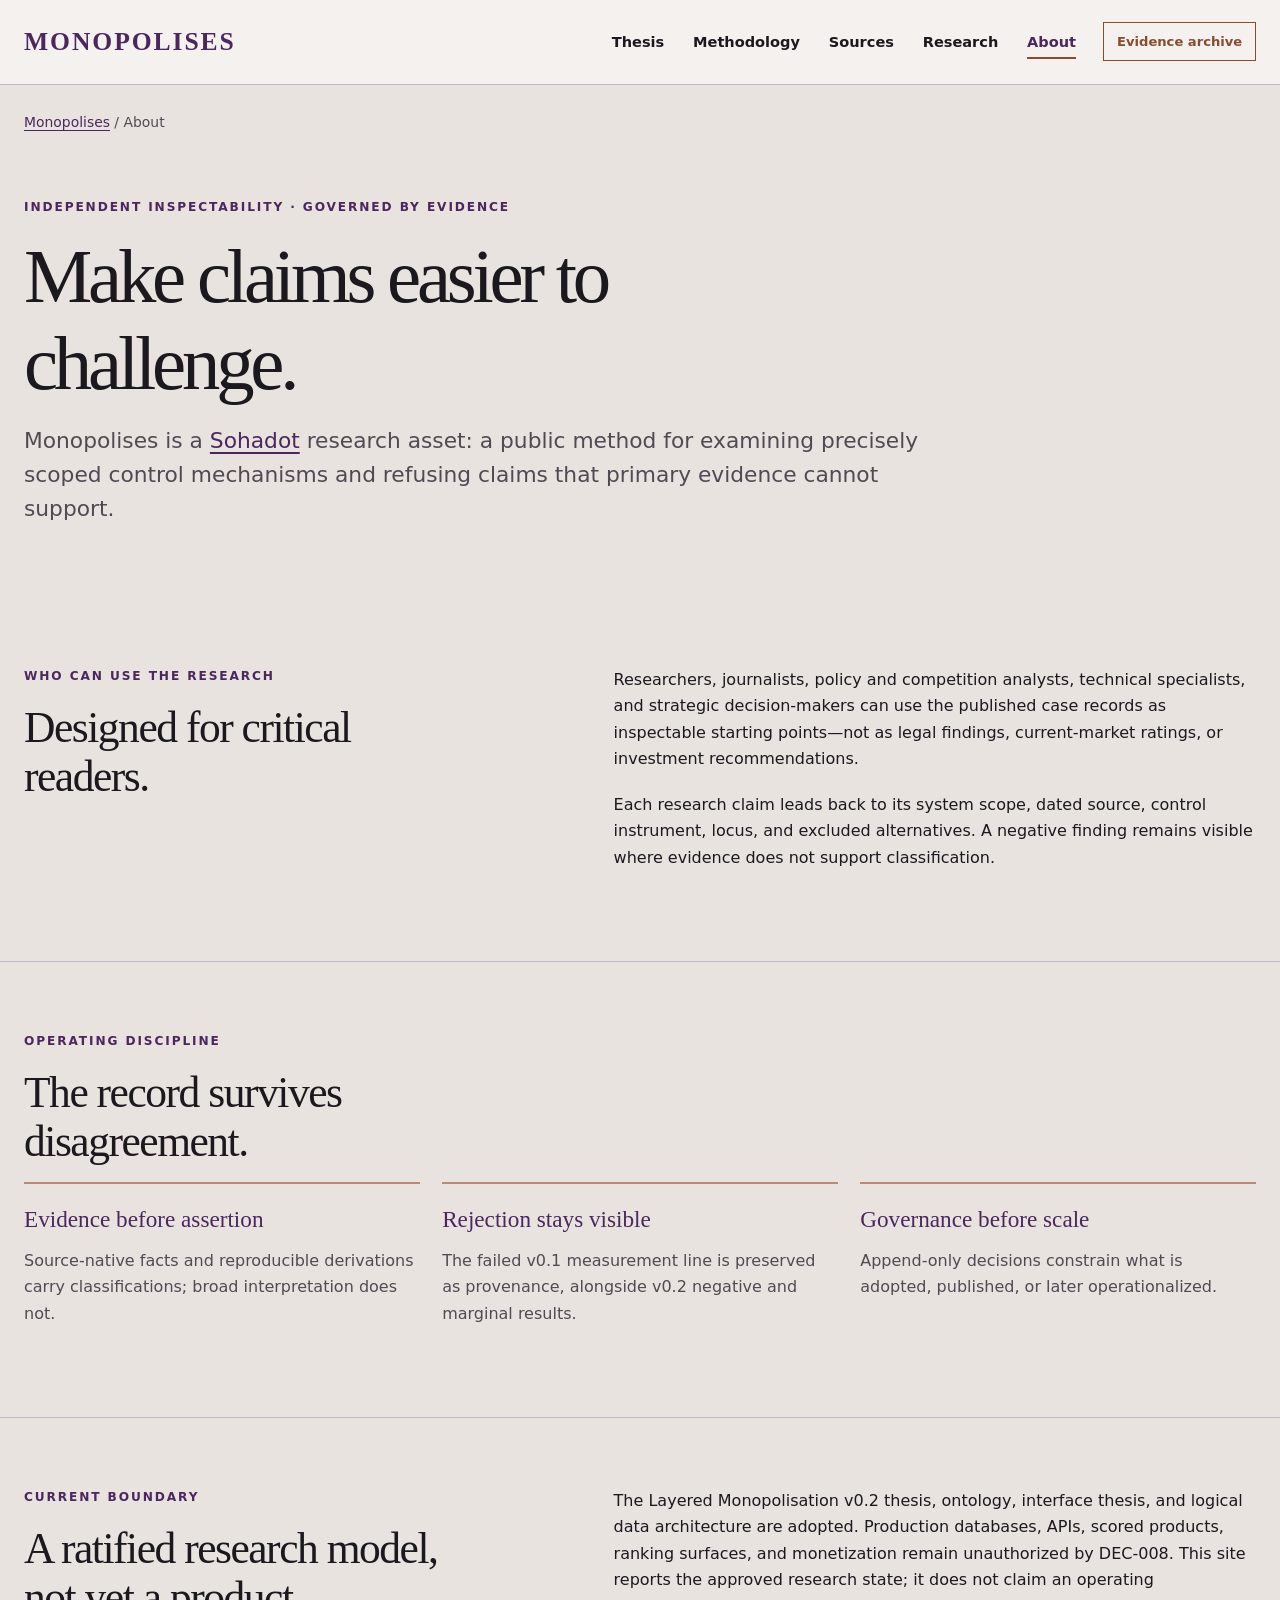
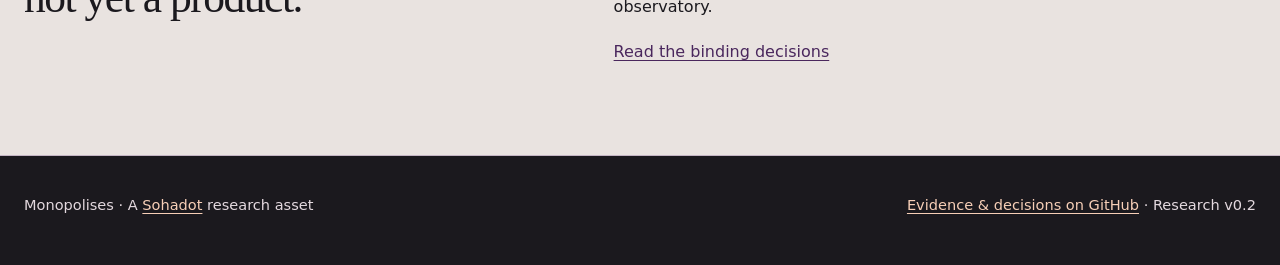
==== commit 44c44a4f: "Remove unsupported decorative arrow glyphs from public links" ====
--- a/about/index.html
+++ b/about/index.html
@@ -16,7 +16,7 @@
 </head>
 <body>
   <a class="skip-link" href="#main">Skip to content</a>
-  <header class="site-header"><div class="wrap nav"><a class="brand" href="/">MONOPOLISES</a><nav class="nav-links" aria-label="Primary"><a href="/thesis/">Thesis</a><a href="/methodology/">Methodology</a><a href="/sources/">Sources</a><a href="/research/">Research</a><a href="/about/" aria-current="page">About</a><a class="nav-evidence" href="https://github.com/Sohadot/Monopolises">Evidence archive <span aria-hidden="true">↗</span></a></nav></div></header>
+  <header class="site-header"><div class="wrap nav"><a class="brand" href="/">MONOPOLISES</a><nav class="nav-links" aria-label="Primary"><a href="/thesis/">Thesis</a><a href="/methodology/">Methodology</a><a href="/sources/">Sources</a><a href="/research/">Research</a><a href="/about/" aria-current="page">About</a><a class="nav-evidence" href="https://github.com/Sohadot/Monopolises">Evidence archive</a></nav></div></header>
   <main id="main"><div class="wrap breadcrumb"><a href="/">Monopolises</a> / About</div>
   <section class="page-head"><div class="wrap"><p class="kicker">Independent inspectability · Governed by evidence</p><h1>Make claims easier to challenge.</h1><p class="lede">Monopolises is a <a href="https://sohadot.com">Sohadot</a> research asset: a public method for examining precisely scoped control mechanisms and refusing claims that primary evidence cannot support.</p></div></section>
 
@@ -31,7 +31,7 @@
   </div></div></section>
   <section class="section"><div class="wrap grid-2"><div><p class="kicker">Current boundary</p><h2>A ratified research model, not yet a product.</h2></div><div>
     <p>The Layered Monopolisation v0.2 thesis, ontology, interface thesis, and logical data architecture are adopted. Production databases, APIs, scored products, ranking surfaces, and monetization remain unauthorized by DEC-008. This site reports the approved research state; it does not claim an operating observatory.</p>
-    <p><a href="https://github.com/Sohadot/Monopolises/blob/main/DECISION_LOG.md">Read the binding decisions ↗</a></p>
+    <p><a href="https://github.com/Sohadot/Monopolises/blob/main/DECISION_LOG.md">Read the binding decisions</a></p>
   </div></div></section>
   </main>
   <footer><div class="wrap"><span>Monopolises · A <a href="https://sohadot.com">Sohadot</a> research asset</span><span><a href="https://github.com/Sohadot/Monopolises">Evidence &amp; decisions on GitHub</a> · Research v0.2</span></div></footer>
